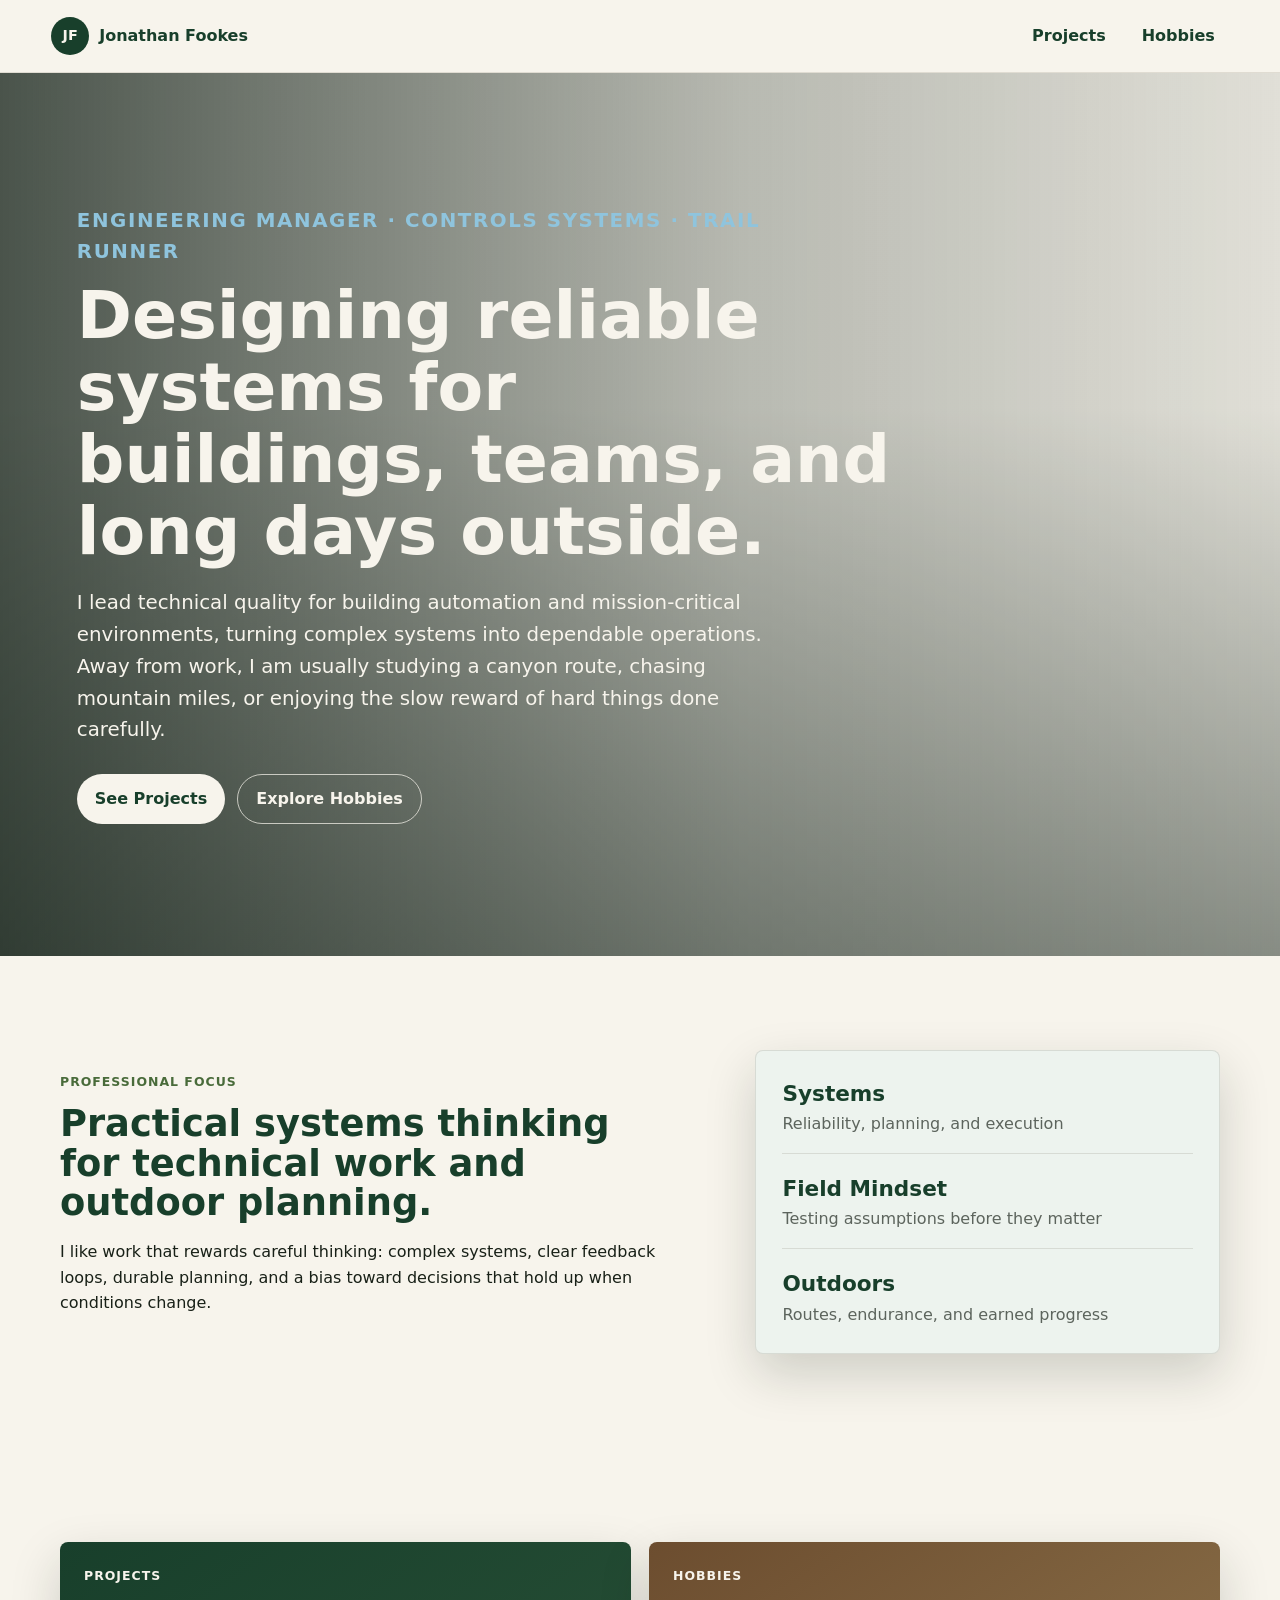
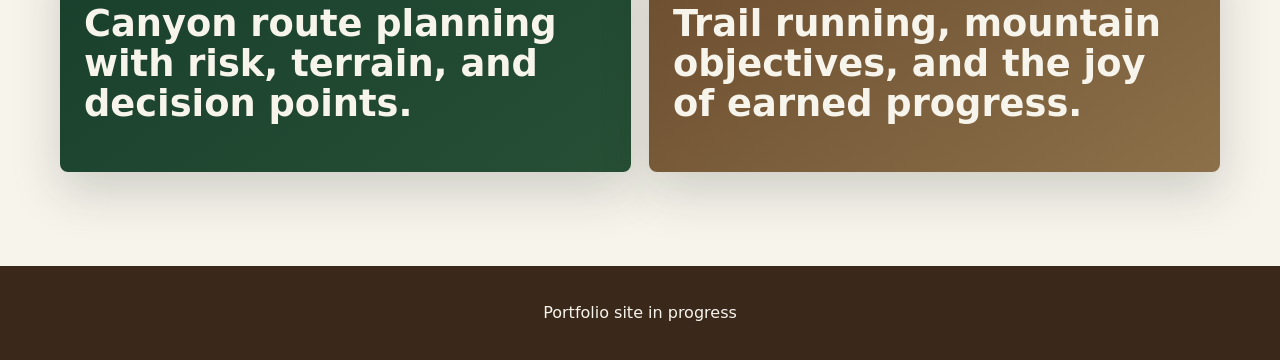
==== index.html @ 48115107 "Initial portfolio website" ====
<!doctype html>
<html lang="en">
  <head>
    <meta charset="utf-8">
    <meta name="viewport" content="width=device-width, initial-scale=1">
    <title>Jonathan Fookes | Engineering, Trails, and Systems</title>
    <meta name="description" content="Personal website for Jonathan Fookes, engineering manager, controls specialist, route planner, and trail runner.">
    <link rel="preconnect" href="https://images.unsplash.com">
    <link rel="stylesheet" href="styles.css">
    <script defer src="script.js"></script>
  </head>
  <body>
    <header class="site-header">
      <a class="brand" href="index.html" aria-label="Jonathan Fookes home">
        <span class="brand-mark">JF</span>
        <span>Jonathan Fookes</span>
      </a>
      <button class="nav-toggle" type="button" aria-expanded="false" aria-controls="site-nav">
        <span class="sr-only">Toggle navigation</span>
        <span></span>
        <span></span>
        <span></span>
      </button>
      <nav id="site-nav" class="site-nav" aria-label="Primary navigation">
        <a href="projects.html">Projects</a>
        <a href="hobbies.html">Hobbies</a>
      </nav>
    </header>

    <main>
      <section class="hero home-hero">
        <div class="hero-copy">
          <p class="eyebrow">Engineering Manager · Controls Systems · Trail Runner</p>
          <h1>Designing reliable systems for buildings, teams, and long days outside.</h1>
          <p>
            I lead technical quality for building automation and mission-critical environments,
            turning complex systems into dependable operations. Away from work, I am usually
            studying a canyon route, chasing mountain miles, or enjoying the slow reward of
            hard things done carefully.
          </p>
          <div class="hero-actions">
            <a class="button primary" href="projects.html">See Projects</a>
            <a class="button secondary" href="hobbies.html">Explore Hobbies</a>
          </div>
        </div>
      </section>

      <section class="content-band intro-grid">
        <article>
          <p class="section-kicker">Professional Focus</p>
          <h2>Practical systems thinking for technical work and outdoor planning.</h2>
          <p>
            I like work that rewards careful thinking: complex systems, clear feedback loops,
            durable planning, and a bias toward decisions that hold up when conditions change.
          </p>
        </article>
        <article class="stat-panel">
          <div>
            <strong>Systems</strong>
            <span>Reliability, planning, and execution</span>
          </div>
          <div>
            <strong>Field Mindset</strong>
            <span>Testing assumptions before they matter</span>
          </div>
          <div>
            <strong>Outdoors</strong>
            <span>Routes, endurance, and earned progress</span>
          </div>
        </article>
      </section>

      <section class="feature-strip">
        <a class="feature-card" href="projects.html">
          <span>Projects</span>
          <h2>Canyon route planning with risk, terrain, and decision points.</h2>
        </a>
        <a class="feature-card" href="hobbies.html">
          <span>Hobbies</span>
          <h2>Trail running, mountain objectives, and the joy of earned progress.</h2>
        </a>
      </section>
    </main>

    <footer class="site-footer">
      <span>Portfolio site in progress</span>
    </footer>
  </body>
</html>
---- styles.css ----
:root {
  --forest: #183f2b;
  --moss: #496b3a;
  --fern: #7f9b5d;
  --dirt: #6c4d2f;
  --bark: #3a281b;
  --trail: #c3a77a;
  --sand: #e4d2b3;
  --sky: #8fc4dd;
  --cloud: #f7f4ec;
  --mist: #edf3ee;
  --ink: #182017;
  --shadow: 0 20px 50px rgba(24, 32, 23, 0.18);
}

* {
  box-sizing: border-box;
}

html {
  scroll-behavior: smooth;
}

body {
  margin: 0;
  color: var(--ink);
  background: var(--cloud);
  font-family: "Segoe UI", system-ui, -apple-system, BlinkMacSystemFont, sans-serif;
  line-height: 1.6;
}

a {
  color: inherit;
}

.site-header {
  position: sticky;
  top: 0;
  z-index: 10;
  display: flex;
  align-items: center;
  justify-content: space-between;
  gap: 24px;
  padding: 14px clamp(18px, 4vw, 56px);
  background: rgba(247, 244, 236, 0.91);
  border-bottom: 1px solid rgba(58, 40, 27, 0.12);
  backdrop-filter: blur(18px);
}

.brand {
  display: inline-flex;
  align-items: center;
  gap: 10px;
  color: var(--forest);
  font-weight: 800;
  text-decoration: none;
}

.brand-mark {
  display: grid;
  width: 38px;
  height: 38px;
  place-items: center;
  color: var(--cloud);
  background: var(--forest);
  border-radius: 50%;
  font-size: 0.9rem;
  letter-spacing: 0;
}

.site-nav {
  display: flex;
  align-items: center;
  gap: 8px;
}

.site-nav a {
  padding: 9px 14px;
  border-radius: 999px;
  color: var(--forest);
  font-weight: 700;
  text-decoration: none;
}

.site-nav a:hover,
.site-nav a[aria-current="page"] {
  background: rgba(73, 107, 58, 0.14);
}

.nav-toggle {
  display: none;
  width: 42px;
  height: 42px;
  border: 1px solid rgba(24, 63, 43, 0.2);
  border-radius: 50%;
  background: transparent;
}

.nav-toggle span:not(.sr-only) {
  display: block;
  width: 18px;
  height: 2px;
  margin: 4px auto;
  background: var(--forest);
}

.sr-only {
  position: absolute;
  width: 1px;
  height: 1px;
  padding: 0;
  overflow: hidden;
  clip: rect(0, 0, 0, 0);
  white-space: nowrap;
  border: 0;
}

.hero,
.page-hero {
  min-height: calc(100vh - 68px);
  display: flex;
  align-items: center;
  padding: clamp(72px, 12vw, 132px) clamp(20px, 6vw, 86px);
  color: var(--cloud);
  background-position: center;
  background-size: cover;
  position: relative;
}

.hero::before,
.page-hero::before {
  content: "";
  position: absolute;
  inset: 0;
  background:
    linear-gradient(90deg, rgba(15, 29, 20, 0.74), rgba(15, 29, 20, 0.26) 58%, rgba(15, 29, 20, 0.08)),
    linear-gradient(0deg, rgba(15, 29, 20, 0.44), rgba(15, 29, 20, 0.02) 62%);
}

.home-hero {
  background-image: url("https://www.fws.gov/sites/default/files/styles/max_1300x1300/public/banner_images/2022-10/Lassen-NP-kim-turner-usfws-1.jpg?itok=h3rSBXE8");
}

.projects-hero {
  background-image: url("https://images.unsplash.com/photo-1474044159687-1ee9f3a51722?auto=format&fit=crop&w=2200&q=85");
}

.hobbies-hero {
  background-image: url("https://images.unsplash.com/photo-1464822759023-fed622ff2c3b?auto=format&fit=crop&w=2200&q=85");
}

.hero-copy,
.page-hero > div {
  position: relative;
  max-width: 820px;
}

.eyebrow,
.section-kicker {
  margin: 0 0 12px;
  color: var(--sky);
  font-size: 0.78rem;
  font-weight: 850;
  letter-spacing: 0.08em;
  text-transform: uppercase;
}

.section-kicker {
  color: var(--moss);
}

h1,
h2 {
  margin: 0;
  line-height: 1.08;
  letter-spacing: 0;
}

h1 {
  max-width: 900px;
  font-size: clamp(2.35rem, 5.2vw, 5.05rem);
}

h2 {
  color: var(--forest);
  font-size: clamp(1.45rem, 3vw, 2.3rem);
}

.hero p,
.page-hero p {
  max-width: 690px;
  font-size: clamp(1.05rem, 2vw, 1.24rem);
}

.hero-actions {
  display: flex;
  flex-wrap: wrap;
  gap: 12px;
  margin-top: 28px;
}

.button {
  display: inline-flex;
  align-items: center;
  justify-content: center;
  min-height: 46px;
  padding: 11px 18px;
  border-radius: 999px;
  font-weight: 800;
  text-decoration: none;
}

.button.primary {
  color: var(--forest);
  background: var(--cloud);
}

.button.secondary {
  color: var(--cloud);
  border: 1px solid rgba(247, 244, 236, 0.72);
}

.content-band,
.project-feature,
.running-layout,
.hobby-strip,
.feature-strip {
  width: min(1160px, calc(100% - 40px));
  margin: 0 auto;
  padding: clamp(56px, 8vw, 94px) 0;
}

.intro-grid,
.project-feature,
.running-layout {
  display: grid;
  grid-template-columns: minmax(0, 1.04fr) minmax(280px, 0.78fr);
  gap: clamp(28px, 6vw, 76px);
  align-items: center;
}

.stat-panel,
.sidebar-panel,
.results-panel {
  padding: 26px;
  border: 1px solid rgba(58, 40, 27, 0.12);
  border-radius: 8px;
  background: var(--mist);
  box-shadow: var(--shadow);
}

.stat-panel {
  display: grid;
  gap: 18px;
}

.stat-panel div {
  padding-bottom: 16px;
  border-bottom: 1px solid rgba(58, 40, 27, 0.12);
}

.stat-panel div:last-child {
  padding-bottom: 0;
  border-bottom: 0;
}

.stat-panel strong {
  display: block;
  color: var(--forest);
  font-size: 1.35rem;
}

.stat-panel span,
.company,
.timeline-date,
.result-list span {
  color: rgba(24, 32, 23, 0.68);
}

.feature-strip,
.hobby-strip,
.planning-grid {
  display: grid;
  grid-template-columns: repeat(auto-fit, minmax(240px, 1fr));
  gap: 18px;
}

.feature-card,
.hobby-strip article,
.planning-grid article {
  min-height: 230px;
  padding: 24px;
  border-radius: 8px;
  text-decoration: none;
  background: linear-gradient(145deg, var(--forest), #274f36);
  color: var(--cloud);
  box-shadow: var(--shadow);
}

.feature-card:nth-child(2),
.hobby-strip article:nth-child(2),
.planning-grid article:nth-child(2) {
  background: linear-gradient(145deg, var(--dirt), #8b7049);
}

.feature-card:nth-child(3),
.hobby-strip article:nth-child(3),
.planning-grid article:nth-child(3) {
  background: linear-gradient(145deg, #4f7d95, var(--sky));
  color: var(--ink);
}

.feature-card span {
  display: block;
  margin-bottom: 18px;
  font-weight: 850;
  text-transform: uppercase;
  font-size: 0.78rem;
  letter-spacing: 0.08em;
}

.feature-card h2,
.hobby-strip h2,
.planning-grid h2 {
  color: inherit;
}

.sidebar-panel {
  position: sticky;
  top: 90px;
}

.tag-list,
.timeline ul,
.result-list {
  padding-left: 20px;
}

.tag-list li {
  margin: 8px 0;
}

.timeline {
  display: grid;
  gap: 20px;
}

.timeline-item {
  padding: 28px;
  border-left: 6px solid var(--moss);
  border-radius: 8px;
  background: #fffaf0;
  box-shadow: var(--shadow);
}

.timeline-date {
  margin: 0 0 6px;
  font-weight: 800;
}

.company {
  margin-top: 6px;
  font-weight: 800;
}

.route-panel {
  position: relative;
  min-height: 440px;
  overflow: hidden;
  border-radius: 8px;
  background:
    linear-gradient(rgba(24, 63, 43, 0.06), rgba(24, 63, 43, 0.06)),
    url("https://images.unsplash.com/photo-1509316785289-025f5b846b35?auto=format&fit=crop&w=1300&q=85") center/cover;
  box-shadow: var(--shadow);
}

.route-line {
  position: absolute;
  inset: 54px 70px 62px;
  border-left: 4px solid var(--sky);
  border-bottom: 4px solid var(--sky);
  border-radius: 0 0 0 120px;
  transform: skewX(-16deg);
  filter: drop-shadow(0 0 8px rgba(247, 244, 236, 0.8));
}

.route-line::after {
  content: "";
  position: absolute;
  right: -70px;
  bottom: -4px;
  width: 120px;
  border-bottom: 4px solid var(--sky);
  transform: rotate(-28deg);
  transform-origin: left center;
}

.route-point {
  position: absolute;
  padding: 7px 10px;
  border-radius: 999px;
  color: var(--forest);
  background: var(--cloud);
  font-size: 0.82rem;
  font-weight: 850;
  box-shadow: 0 8px 24px rgba(0, 0, 0, 0.2);
}

.route-point.start {
  left: 38px;
  bottom: 48px;
}

.route-point.water {
  left: 96px;
  top: 130px;
}

.route-point.rappel {
  right: 86px;
  bottom: 144px;
}

.route-point.exit {
  right: 36px;
  top: 74px;
}

.project-metrics {
  display: flex;
  flex-wrap: wrap;
  gap: 10px;
  margin-top: 24px;
}

.project-metrics span {
  padding: 8px 12px;
  border-radius: 999px;
  color: var(--forest);
  background: var(--sand);
  font-weight: 800;
}

.running-story {
  padding-right: clamp(0px, 3vw, 34px);
}

.result-list {
  display: grid;
  gap: 16px;
  margin: 0;
}

.result-list strong,
.result-list span {
  display: block;
}

.site-footer {
  display: flex;
  flex-wrap: wrap;
  justify-content: center;
  gap: 12px 22px;
  padding: 34px 20px;
  color: var(--cloud);
  background: var(--bark);
}

.site-footer a {
  color: var(--cloud);
  font-weight: 700;
  text-decoration-color: rgba(247, 244, 236, 0.45);
}

@media (max-width: 820px) {
  .site-header {
    align-items: flex-start;
  }

  .nav-toggle {
    display: block;
  }

  .site-nav {
    position: absolute;
    top: 66px;
    right: 18px;
    display: none;
    width: min(260px, calc(100vw - 36px));
    padding: 12px;
    border-radius: 8px;
    background: var(--cloud);
    box-shadow: var(--shadow);
  }

  .site-nav.is-open {
    display: grid;
  }

  .site-nav a {
    border-radius: 6px;
  }

  .hero,
  .page-hero {
    min-height: 660px;
    padding-top: 96px;
    padding-bottom: 72px;
  }

  .intro-grid,
  .project-feature,
  .running-layout,
  .feature-strip,
  .hobby-strip,
  .planning-grid {
    grid-template-columns: 1fr;
  }

  .sidebar-panel {
    position: static;
  }

  .feature-card,
  .hobby-strip article,
  .planning-grid article {
    min-height: 190px;
  }
}

@media (max-width: 520px) {
  .brand span:last-child {
    max-width: 132px;
    line-height: 1.1;
  }

  .hero,
  .page-hero {
    min-height: 620px;
    padding-inline: 20px;
  }

  h1 {
    font-size: 2.18rem;
  }

  .route-panel {
    min-height: 360px;
  }
}
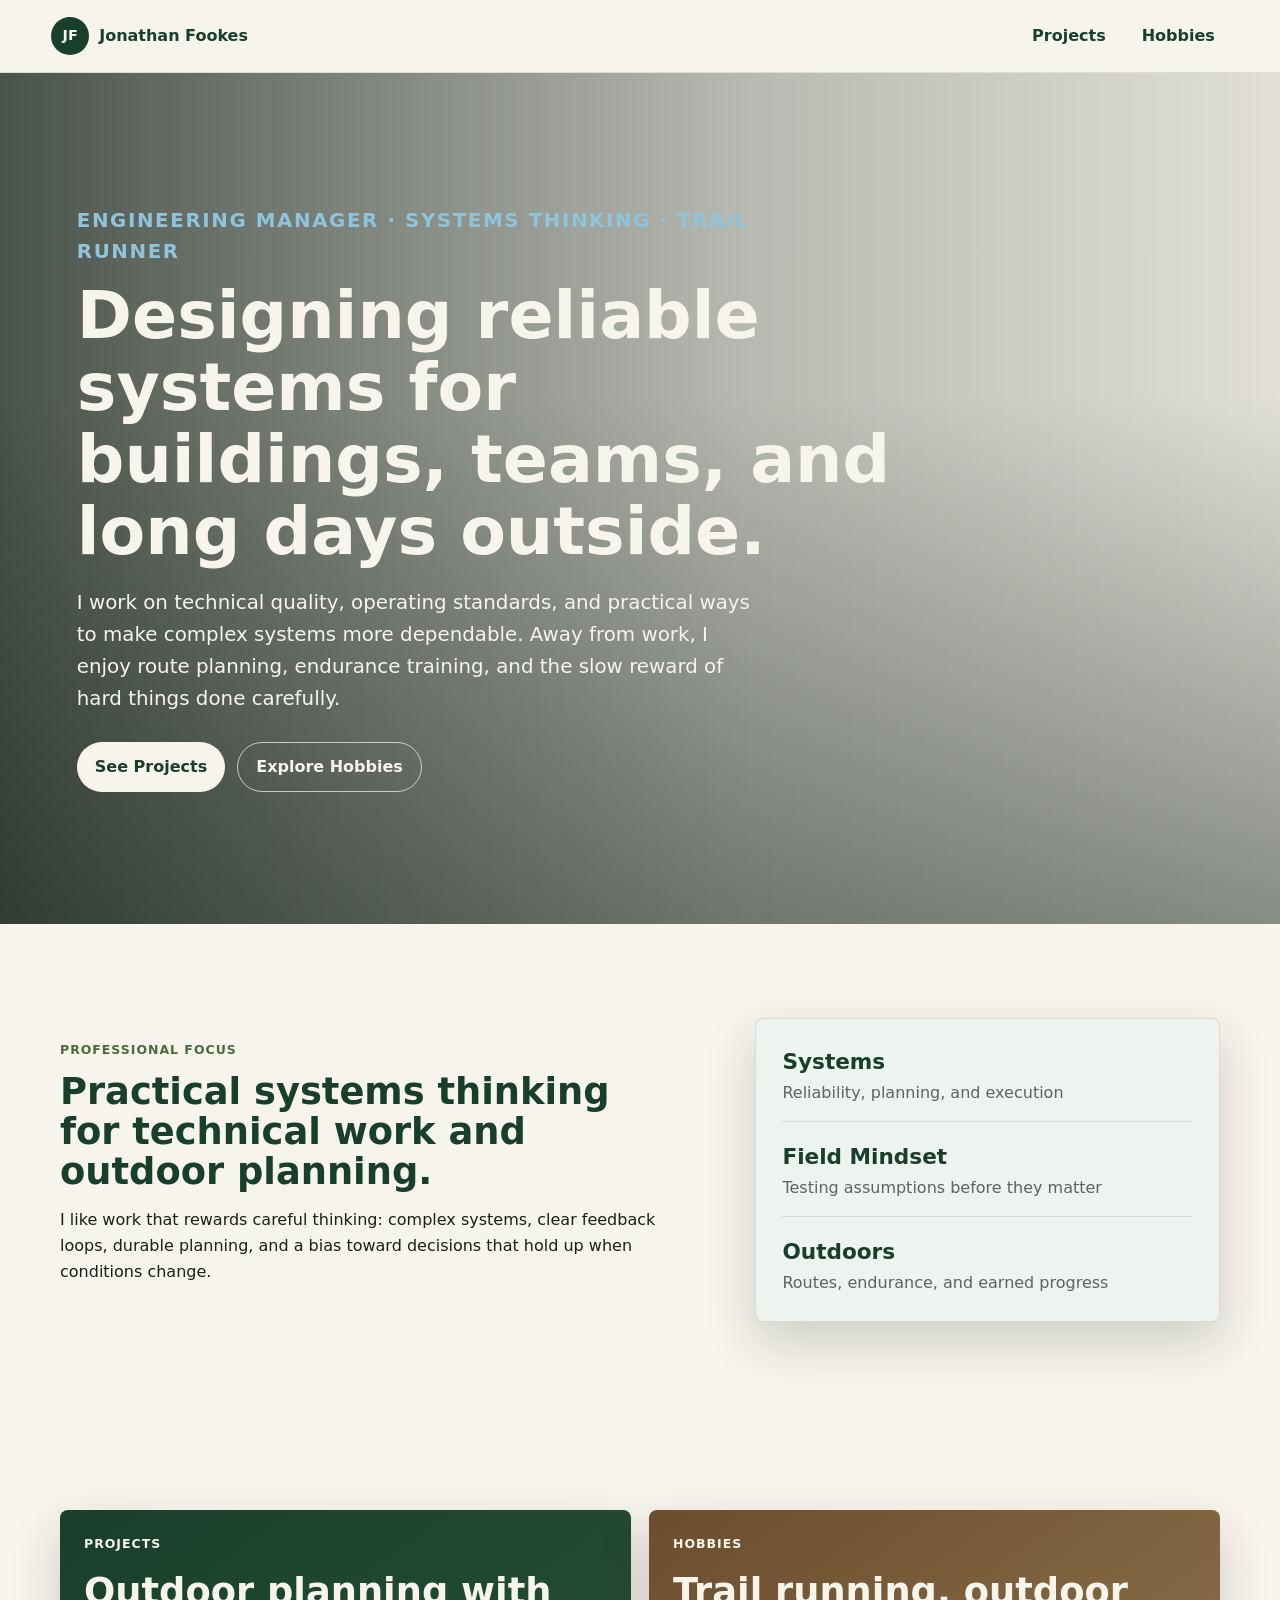
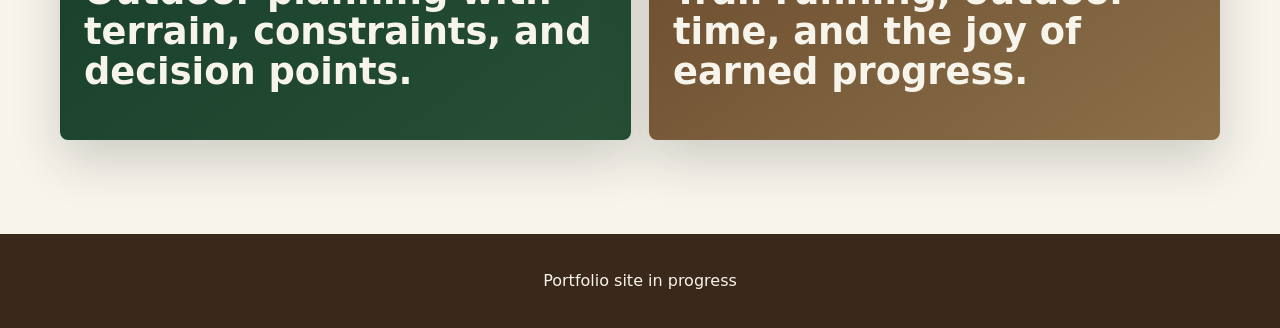
==== commit a4aa6697: "Reduce public profile detail" ====
--- a/index.html
+++ b/index.html
@@ -4,7 +4,7 @@
     <meta charset="utf-8">
     <meta name="viewport" content="width=device-width, initial-scale=1">
     <title>Jonathan Fookes | Engineering, Trails, and Systems</title>
-    <meta name="description" content="Personal website for Jonathan Fookes, engineering manager, controls specialist, route planner, and trail runner.">
+    <meta name="description" content="Personal website for Jonathan Fookes, engineering manager, systems thinker, route planner, and trail runner.">
     <link rel="preconnect" href="https://images.unsplash.com">
     <link rel="stylesheet" href="styles.css">
     <script defer src="script.js"></script>
@@ -30,13 +30,12 @@
     <main>
       <section class="hero home-hero">
         <div class="hero-copy">
-          <p class="eyebrow">Engineering Manager · Controls Systems · Trail Runner</p>
+          <p class="eyebrow">Engineering Manager · Systems Thinking · Trail Runner</p>
           <h1>Designing reliable systems for buildings, teams, and long days outside.</h1>
           <p>
-            I lead technical quality for building automation and mission-critical environments,
-            turning complex systems into dependable operations. Away from work, I am usually
-            studying a canyon route, chasing mountain miles, or enjoying the slow reward of
-            hard things done carefully.
+            I work on technical quality, operating standards, and practical ways to make
+            complex systems more dependable. Away from work, I enjoy route planning, endurance
+            training, and the slow reward of hard things done carefully.
           </p>
           <div class="hero-actions">
             <a class="button primary" href="projects.html">See Projects</a>
@@ -73,11 +72,11 @@
       <section class="feature-strip">
         <a class="feature-card" href="projects.html">
           <span>Projects</span>
-          <h2>Canyon route planning with risk, terrain, and decision points.</h2>
+          <h2>Outdoor planning with terrain, constraints, and decision points.</h2>
         </a>
         <a class="feature-card" href="hobbies.html">
           <span>Hobbies</span>
-          <h2>Trail running, mountain objectives, and the joy of earned progress.</h2>
+          <h2>Trail running, outdoor time, and the joy of earned progress.</h2>
         </a>
       </section>
     </main>
--- a/styles.css
+++ b/styles.css
@@ -416,7 +416,7 @@
   top: 130px;
 }
 
-.route-point.rappel {
+.route-point.decision {
   right: 86px;
   bottom: 144px;
 }
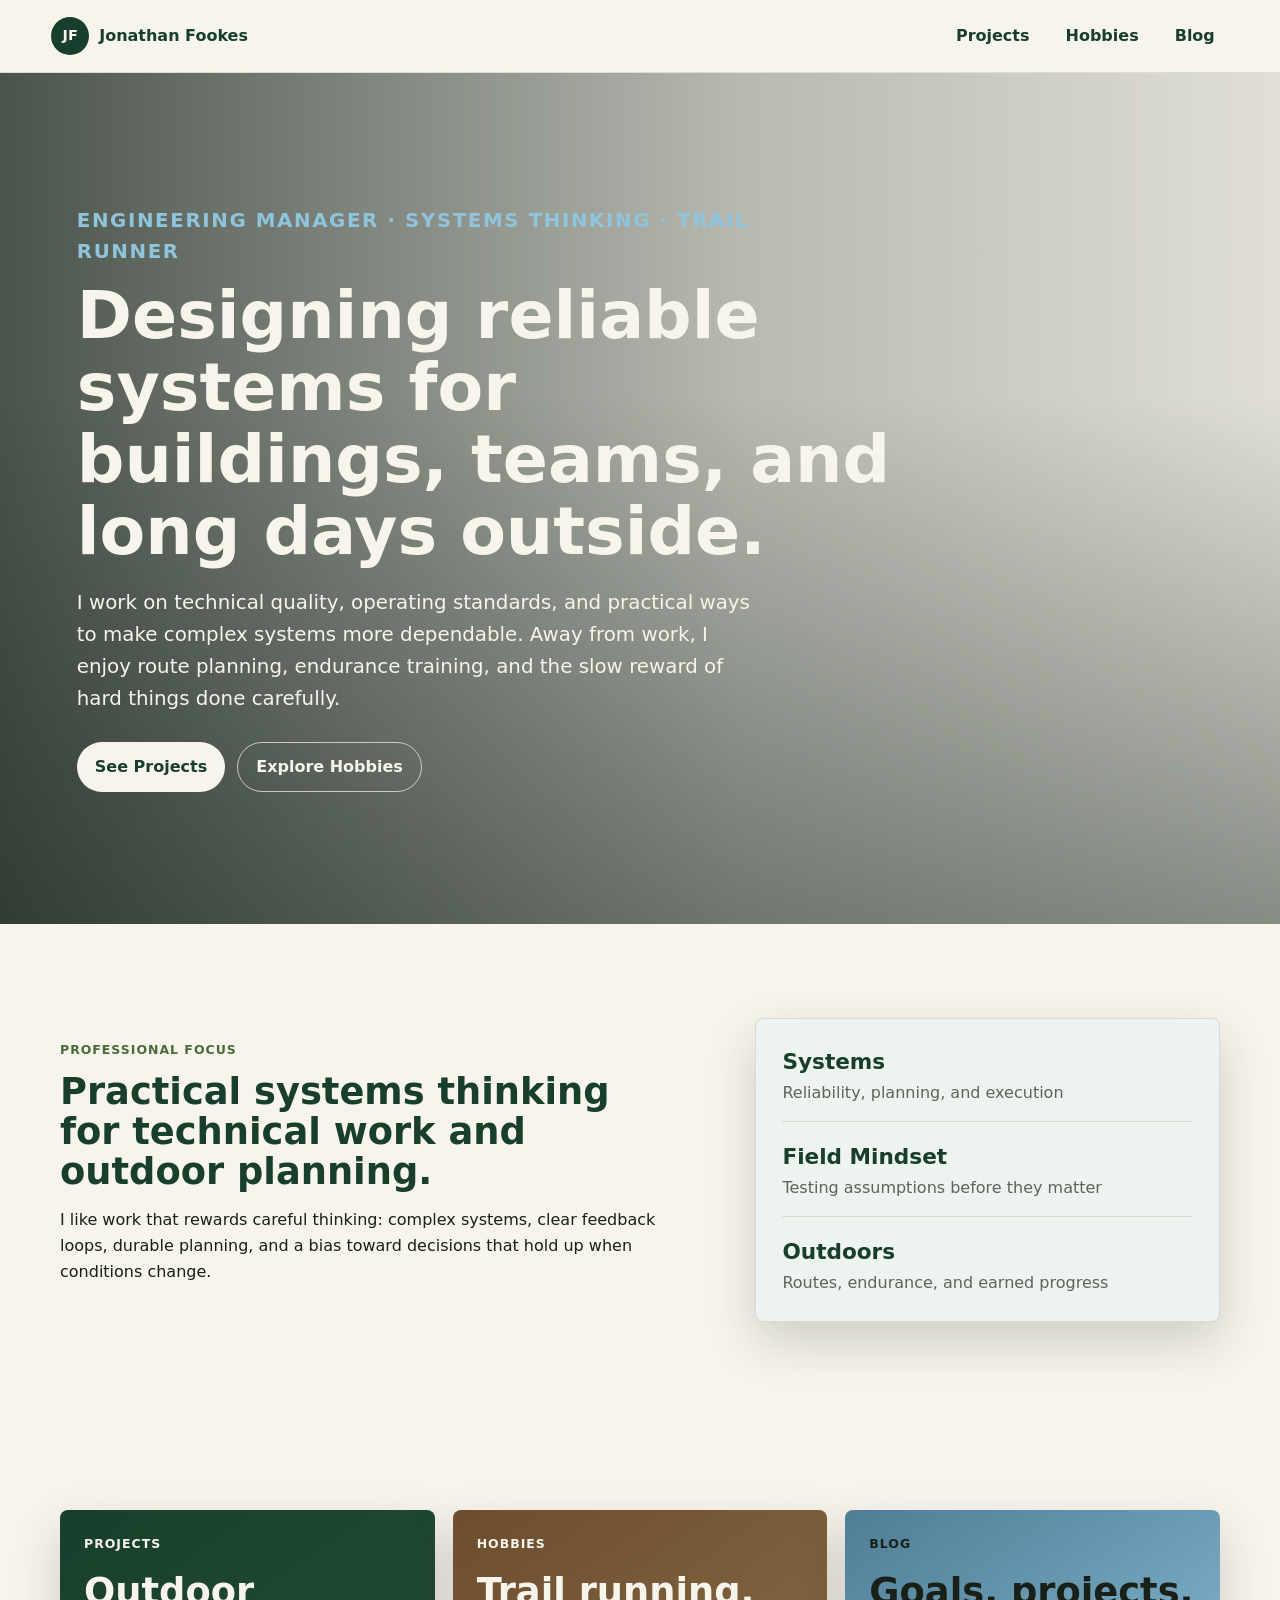
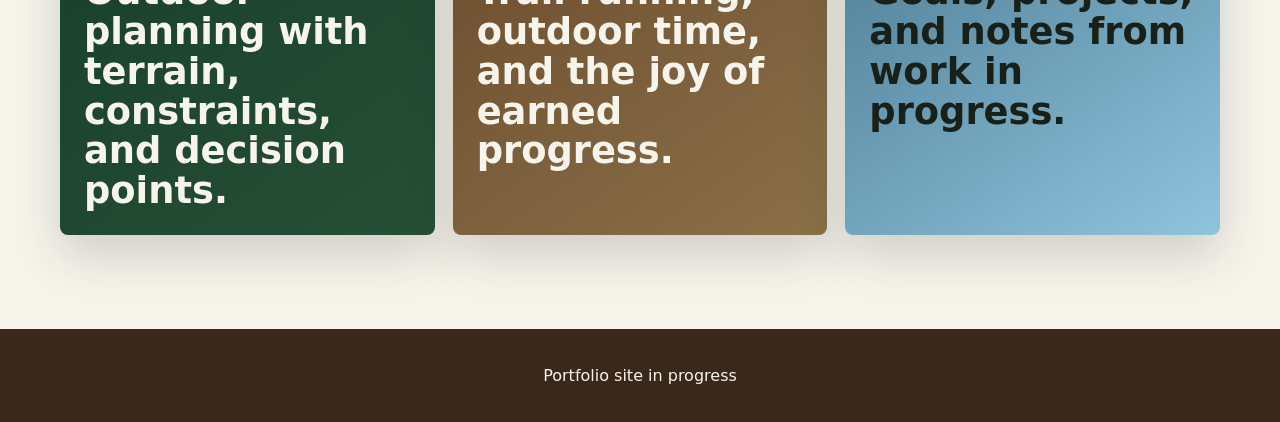
==== commit a3aa7a5b: "Add blog page" ====
--- a/index.html
+++ b/index.html
@@ -24,6 +24,7 @@
       <nav id="site-nav" class="site-nav" aria-label="Primary navigation">
         <a href="projects.html">Projects</a>
         <a href="hobbies.html">Hobbies</a>
+        <a href="blog.html">Blog</a>
       </nav>
     </header>
 
@@ -78,6 +79,10 @@
           <span>Hobbies</span>
           <h2>Trail running, outdoor time, and the joy of earned progress.</h2>
         </a>
+        <a class="feature-card" href="blog.html">
+          <span>Blog</span>
+          <h2>Goals, projects, and notes from work in progress.</h2>
+        </a>
       </section>
     </main>
 
--- a/styles.css
+++ b/styles.css
@@ -149,6 +149,10 @@
   background-image: url("https://images.unsplash.com/photo-1464822759023-fed622ff2c3b?auto=format&fit=crop&w=2200&q=85");
 }
 
+.blog-hero {
+  background-image: url("https://images.unsplash.com/photo-1500534314209-a25ddb2bd429?auto=format&fit=crop&w=2200&q=85");
+}
+
 .hero-copy,
 .page-hero > div {
   position: relative;
@@ -224,7 +228,8 @@
 .project-feature,
 .running-layout,
 .hobby-strip,
-.feature-strip {
+.feature-strip,
+.blog-layout {
   width: min(1160px, calc(100% - 40px));
   margin: 0 auto;
   padding: clamp(56px, 8vw, 94px) 0;
@@ -456,6 +461,59 @@
   display: block;
 }
 
+.blog-layout {
+  max-width: 900px;
+}
+
+.blog-post {
+  padding: clamp(26px, 5vw, 48px);
+  border: 1px solid rgba(58, 40, 27, 0.12);
+  border-radius: 8px;
+  background: #fffaf0;
+  box-shadow: var(--shadow);
+}
+
+.blog-post-header {
+  margin-bottom: 28px;
+}
+
+.goal-list {
+  display: grid;
+  gap: 14px;
+  margin: 0;
+  padding: 0;
+  list-style: none;
+}
+
+.goal-list li {
+  display: grid;
+  grid-template-columns: 72px minmax(0, 1fr);
+  gap: 14px;
+  align-items: center;
+  padding: 16px;
+  border: 1px solid rgba(58, 40, 27, 0.12);
+  border-radius: 8px;
+  background: var(--cloud);
+}
+
+.goal-marker {
+  display: inline-flex;
+  align-items: center;
+  justify-content: center;
+  min-height: 30px;
+  border-radius: 999px;
+  color: var(--forest);
+  background: var(--sand);
+  font-size: 0.72rem;
+  font-weight: 850;
+  text-transform: uppercase;
+}
+
+.goal-marker.complete {
+  color: var(--cloud);
+  background: var(--moss);
+}
+
 .site-footer {
   display: flex;
   flex-wrap: wrap;
@@ -513,7 +571,8 @@
   .running-layout,
   .feature-strip,
   .hobby-strip,
-  .planning-grid {
+  .planning-grid,
+  .goal-list li {
     grid-template-columns: 1fr;
   }
 
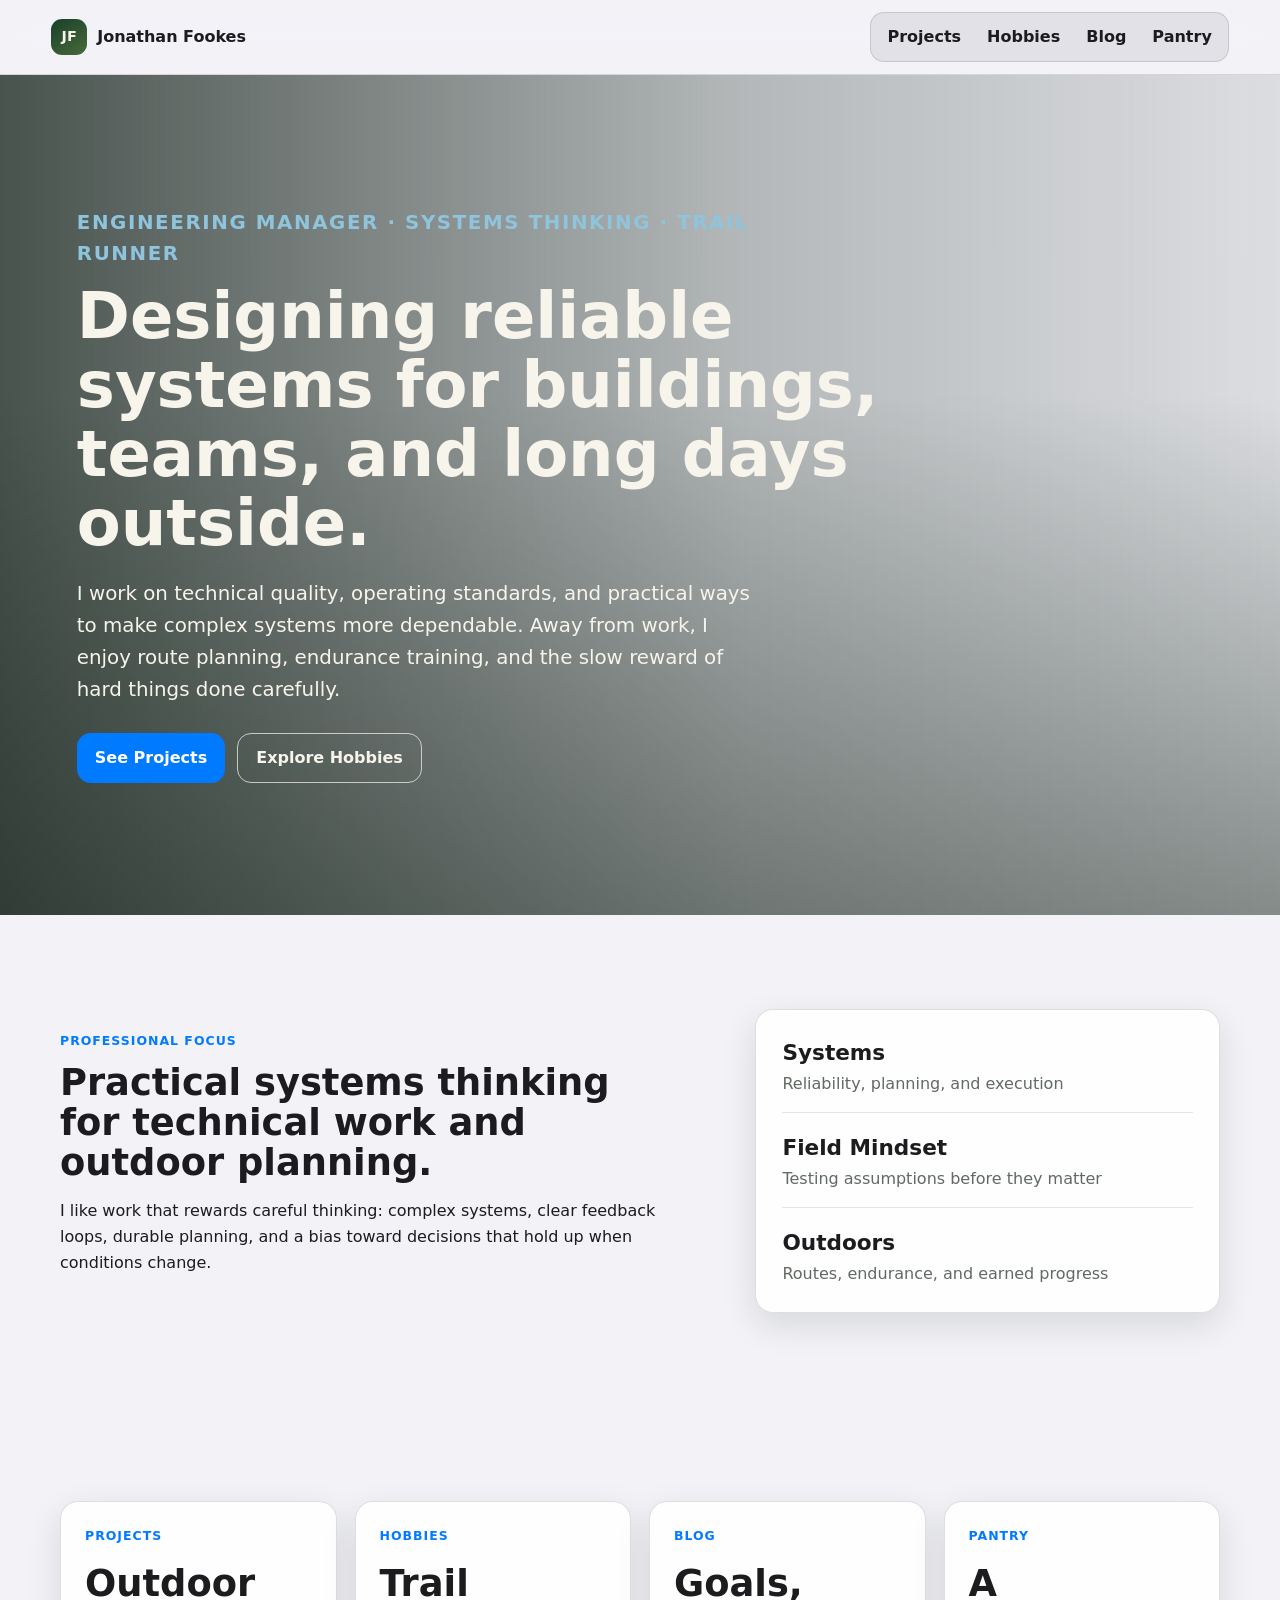
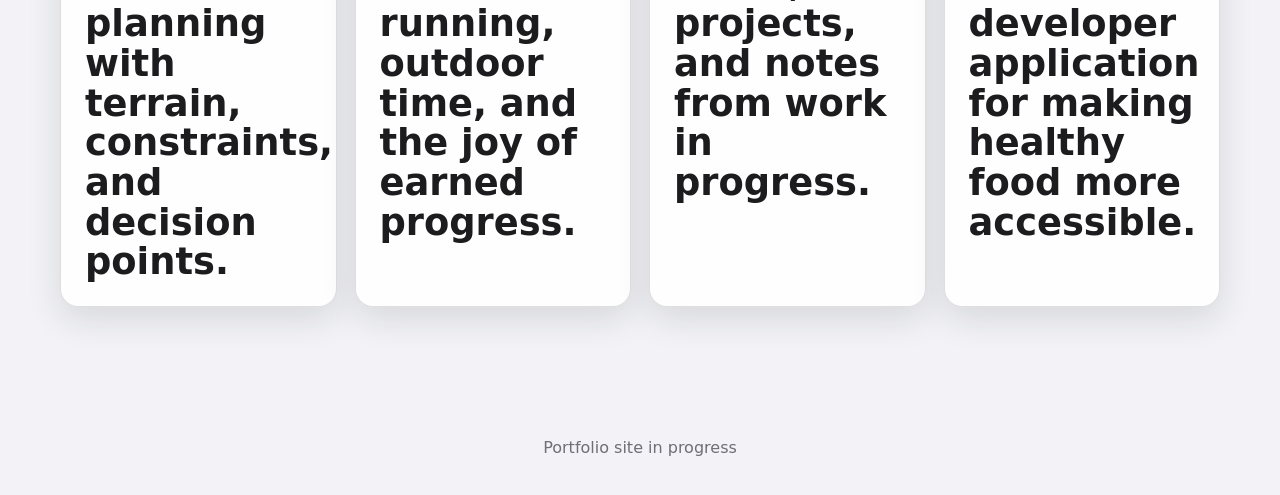
==== commit 804db256: "Add Pantry app page and iOS styling" ====
--- a/index.html
+++ b/index.html
@@ -25,6 +25,7 @@
         <a href="projects.html">Projects</a>
         <a href="hobbies.html">Hobbies</a>
         <a href="blog.html">Blog</a>
+        <a href="pantry.html">Pantry</a>
       </nav>
     </header>
 
@@ -83,6 +84,10 @@
           <span>Blog</span>
           <h2>Goals, projects, and notes from work in progress.</h2>
         </a>
+        <a class="feature-card" href="pantry.html">
+          <span>Pantry</span>
+          <h2>A developer application for making healthy food more accessible.</h2>
+        </a>
       </section>
     </main>
 
--- a/styles.css
+++ b/styles.css
@@ -10,7 +10,13 @@
   --cloud: #f7f4ec;
   --mist: #edf3ee;
   --ink: #182017;
-  --shadow: 0 20px 50px rgba(24, 32, 23, 0.18);
+  --ios-bg: #f2f2f7;
+  --ios-surface: rgba(255, 255, 255, 0.88);
+  --ios-border: rgba(60, 60, 67, 0.16);
+  --ios-blue: #007aff;
+  --ios-label: #1c1c1e;
+  --ios-secondary: rgba(60, 60, 67, 0.72);
+  --shadow: 0 12px 34px rgba(24, 32, 23, 0.12);
 }
 
 * {
@@ -23,9 +29,9 @@
 
 body {
   margin: 0;
-  color: var(--ink);
-  background: var(--cloud);
-  font-family: "Segoe UI", system-ui, -apple-system, BlinkMacSystemFont, sans-serif;
+  color: var(--ios-label);
+  background: var(--ios-bg);
+  font-family: -apple-system, BlinkMacSystemFont, "SF Pro Display", "Segoe UI", system-ui, sans-serif;
   line-height: 1.6;
 }
 
@@ -41,29 +47,29 @@
   align-items: center;
   justify-content: space-between;
   gap: 24px;
-  padding: 14px clamp(18px, 4vw, 56px);
-  background: rgba(247, 244, 236, 0.91);
-  border-bottom: 1px solid rgba(58, 40, 27, 0.12);
-  backdrop-filter: blur(18px);
+  padding: 12px clamp(16px, 4vw, 56px);
+  background: rgba(242, 242, 247, 0.78);
+  border-bottom: 1px solid var(--ios-border);
+  backdrop-filter: blur(22px) saturate(180%);
 }
 
 .brand {
   display: inline-flex;
   align-items: center;
   gap: 10px;
-  color: var(--forest);
+  color: var(--ios-label);
   font-weight: 800;
   text-decoration: none;
 }
 
 .brand-mark {
   display: grid;
-  width: 38px;
-  height: 38px;
+  width: 36px;
+  height: 36px;
   place-items: center;
   color: var(--cloud);
-  background: var(--forest);
-  border-radius: 50%;
+  background: linear-gradient(145deg, var(--forest), var(--moss));
+  border-radius: 11px;
   font-size: 0.9rem;
   letter-spacing: 0;
 }
@@ -71,29 +77,36 @@
 .site-nav {
   display: flex;
   align-items: center;
-  gap: 8px;
+  gap: 2px;
+  padding: 4px;
+  border: 1px solid var(--ios-border);
+  border-radius: 14px;
+  background: rgba(118, 118, 128, 0.14);
 }
 
 .site-nav a {
-  padding: 9px 14px;
-  border-radius: 999px;
-  color: var(--forest);
+  min-height: 36px;
+  padding: 7px 12px;
+  border-radius: 10px;
+  color: var(--ios-label);
   font-weight: 700;
   text-decoration: none;
 }
 
 .site-nav a:hover,
 .site-nav a[aria-current="page"] {
-  background: rgba(73, 107, 58, 0.14);
+  color: var(--forest);
+  background: rgba(255, 255, 255, 0.9);
+  box-shadow: 0 1px 6px rgba(60, 60, 67, 0.12);
 }
 
 .nav-toggle {
   display: none;
-  width: 42px;
-  height: 42px;
+  width: 44px;
+  height: 44px;
   border: 1px solid rgba(24, 63, 43, 0.2);
-  border-radius: 50%;
-  background: transparent;
+  border-radius: 14px;
+  background: var(--ios-surface);
 }
 
 .nav-toggle span:not(.sr-only) {
@@ -117,7 +130,7 @@
 
 .hero,
 .page-hero {
-  min-height: calc(100vh - 68px);
+  min-height: calc(100vh - 64px);
   display: flex;
   align-items: center;
   padding: clamp(72px, 12vw, 132px) clamp(20px, 6vw, 86px);
@@ -153,6 +166,10 @@
   background-image: url("https://images.unsplash.com/photo-1500534314209-a25ddb2bd429?auto=format&fit=crop&w=2200&q=85");
 }
 
+.pantry-hero {
+  background-image: url("https://images.unsplash.com/photo-1498837167922-ddd27525d352?auto=format&fit=crop&w=2200&q=85");
+}
+
 .hero-copy,
 .page-hero > div {
   position: relative;
@@ -170,7 +187,7 @@
 }
 
 .section-kicker {
-  color: var(--moss);
+  color: var(--ios-blue);
 }
 
 h1,
@@ -182,12 +199,14 @@
 
 h1 {
   max-width: 900px;
-  font-size: clamp(2.35rem, 5.2vw, 5.05rem);
+  font-size: clamp(2.25rem, 5vw, 4.7rem);
+  font-weight: 850;
 }
 
 h2 {
-  color: var(--forest);
+  color: var(--ios-label);
   font-size: clamp(1.45rem, 3vw, 2.3rem);
+  font-weight: 800;
 }
 
 .hero p,
@@ -209,14 +228,14 @@
   justify-content: center;
   min-height: 46px;
   padding: 11px 18px;
-  border-radius: 999px;
+  border-radius: 14px;
   font-weight: 800;
   text-decoration: none;
 }
 
 .button.primary {
-  color: var(--forest);
-  background: var(--cloud);
+  color: #fff;
+  background: var(--ios-blue);
 }
 
 .button.secondary {
@@ -229,7 +248,8 @@
 .running-layout,
 .hobby-strip,
 .feature-strip,
-.blog-layout {
+.blog-layout,
+.app-layout {
   width: min(1160px, calc(100% - 40px));
   margin: 0 auto;
   padding: clamp(56px, 8vw, 94px) 0;
@@ -244,14 +264,32 @@
   align-items: center;
 }
 
+.app-layout {
+  display: grid;
+  grid-template-columns: minmax(0, 0.72fr) minmax(0, 1fr);
+  gap: clamp(18px, 4vw, 34px);
+  align-items: start;
+}
+
 .stat-panel,
 .sidebar-panel,
-.results-panel {
+.results-panel,
+.app-panel {
   padding: 26px;
-  border: 1px solid rgba(58, 40, 27, 0.12);
-  border-radius: 8px;
-  background: var(--mist);
+  border: 1px solid var(--ios-border);
+  border-radius: 18px;
+  background: var(--ios-surface);
   box-shadow: var(--shadow);
+  backdrop-filter: blur(18px) saturate(150%);
+}
+
+.app-panel {
+  background: rgba(255, 255, 255, 0.9);
+}
+
+.mission-panel {
+  position: sticky;
+  top: 92px;
 }
 
 .stat-panel {
@@ -271,7 +309,7 @@
 
 .stat-panel strong {
   display: block;
-  color: var(--forest);
+  color: var(--ios-label);
   font-size: 1.35rem;
 }
 
@@ -295,29 +333,32 @@
 .planning-grid article {
   min-height: 230px;
   padding: 24px;
-  border-radius: 8px;
+  border: 1px solid var(--ios-border);
+  border-radius: 18px;
   text-decoration: none;
-  background: linear-gradient(145deg, var(--forest), #274f36);
-  color: var(--cloud);
+  background: var(--ios-surface);
+  color: var(--ios-label);
   box-shadow: var(--shadow);
+  backdrop-filter: blur(18px) saturate(150%);
 }
 
 .feature-card:nth-child(2),
 .hobby-strip article:nth-child(2),
 .planning-grid article:nth-child(2) {
-  background: linear-gradient(145deg, var(--dirt), #8b7049);
+  background: rgba(255, 255, 255, 0.92);
 }
 
 .feature-card:nth-child(3),
 .hobby-strip article:nth-child(3),
 .planning-grid article:nth-child(3) {
-  background: linear-gradient(145deg, #4f7d95, var(--sky));
-  color: var(--ink);
+  background: rgba(255, 255, 255, 0.92);
+  color: var(--ios-label);
 }
 
 .feature-card span {
   display: block;
   margin-bottom: 18px;
+  color: var(--ios-blue);
   font-weight: 850;
   text-transform: uppercase;
   font-size: 0.78rem;
@@ -372,7 +413,7 @@
   position: relative;
   min-height: 440px;
   overflow: hidden;
-  border-radius: 8px;
+  border-radius: 22px;
   background:
     linear-gradient(rgba(24, 63, 43, 0.06), rgba(24, 63, 43, 0.06)),
     url("https://images.unsplash.com/photo-1509316785289-025f5b846b35?auto=format&fit=crop&w=1300&q=85") center/cover;
@@ -403,7 +444,7 @@
 .route-point {
   position: absolute;
   padding: 7px 10px;
-  border-radius: 999px;
+  border-radius: 12px;
   color: var(--forest);
   background: var(--cloud);
   font-size: 0.82rem;
@@ -440,9 +481,9 @@
 
 .project-metrics span {
   padding: 8px 12px;
-  border-radius: 999px;
+  border-radius: 12px;
   color: var(--forest);
-  background: var(--sand);
+  background: rgba(195, 167, 122, 0.24);
   font-weight: 800;
 }
 
@@ -463,14 +504,17 @@
 
 .blog-layout {
   max-width: 900px;
+  display: grid;
+  gap: 26px;
 }
 
 .blog-post {
   padding: clamp(26px, 5vw, 48px);
-  border: 1px solid rgba(58, 40, 27, 0.12);
-  border-radius: 8px;
-  background: #fffaf0;
+  border: 1px solid var(--ios-border);
+  border-radius: 18px;
+  background: var(--ios-surface);
   box-shadow: var(--shadow);
+  backdrop-filter: blur(18px) saturate(150%);
 }
 
 .blog-post-header {
@@ -491,9 +535,9 @@
   gap: 14px;
   align-items: center;
   padding: 16px;
-  border: 1px solid rgba(58, 40, 27, 0.12);
-  border-radius: 8px;
-  background: var(--cloud);
+  border: 1px solid var(--ios-border);
+  border-radius: 16px;
+  background: #fff;
 }
 
 .goal-marker {
@@ -501,7 +545,7 @@
   align-items: center;
   justify-content: center;
   min-height: 30px;
-  border-radius: 999px;
+  border-radius: 10px;
   color: var(--forest);
   background: var(--sand);
   font-size: 0.72rem;
@@ -520,8 +564,8 @@
   justify-content: center;
   gap: 12px 22px;
   padding: 34px 20px;
-  color: var(--cloud);
-  background: var(--bark);
+  color: var(--ios-secondary);
+  background: transparent;
 }
 
 .site-footer a {
@@ -532,7 +576,7 @@
 
 @media (max-width: 820px) {
   .site-header {
-    align-items: flex-start;
+    align-items: center;
   }
 
   .nav-toggle {
@@ -541,14 +585,15 @@
 
   .site-nav {
     position: absolute;
-    top: 66px;
-    right: 18px;
+    top: 68px;
+    right: 16px;
     display: none;
-    width: min(260px, calc(100vw - 36px));
-    padding: 12px;
-    border-radius: 8px;
-    background: var(--cloud);
+    width: min(320px, calc(100vw - 32px));
+    padding: 8px;
+    border-radius: 18px;
+    background: rgba(255, 255, 255, 0.94);
     box-shadow: var(--shadow);
+    backdrop-filter: blur(22px) saturate(180%);
   }
 
   .site-nav.is-open {
@@ -556,19 +601,21 @@
   }
 
   .site-nav a {
-    border-radius: 6px;
+    min-height: 44px;
+    border-radius: 12px;
   }
 
   .hero,
   .page-hero {
-    min-height: 660px;
-    padding-top: 96px;
-    padding-bottom: 72px;
+    min-height: 600px;
+    padding-top: 84px;
+    padding-bottom: 64px;
   }
 
   .intro-grid,
   .project-feature,
   .running-layout,
+  .app-layout,
   .feature-strip,
   .hobby-strip,
   .planning-grid,
@@ -580,6 +627,10 @@
     position: static;
   }
 
+  .mission-panel {
+    position: static;
+  }
+
   .feature-card,
   .hobby-strip article,
   .planning-grid article {
@@ -595,15 +646,25 @@
 
   .hero,
   .page-hero {
-    min-height: 620px;
-    padding-inline: 20px;
+    min-height: 560px;
+    padding-inline: 18px;
   }
 
   h1 {
-    font-size: 2.18rem;
+    font-size: 2rem;
   }
 
   .route-panel {
     min-height: 360px;
   }
-}
+
+  .content-band,
+  .project-feature,
+  .running-layout,
+  .hobby-strip,
+  .feature-strip,
+  .blog-layout,
+  .app-layout {
+    width: min(100% - 28px, 1160px);
+  }
+}
